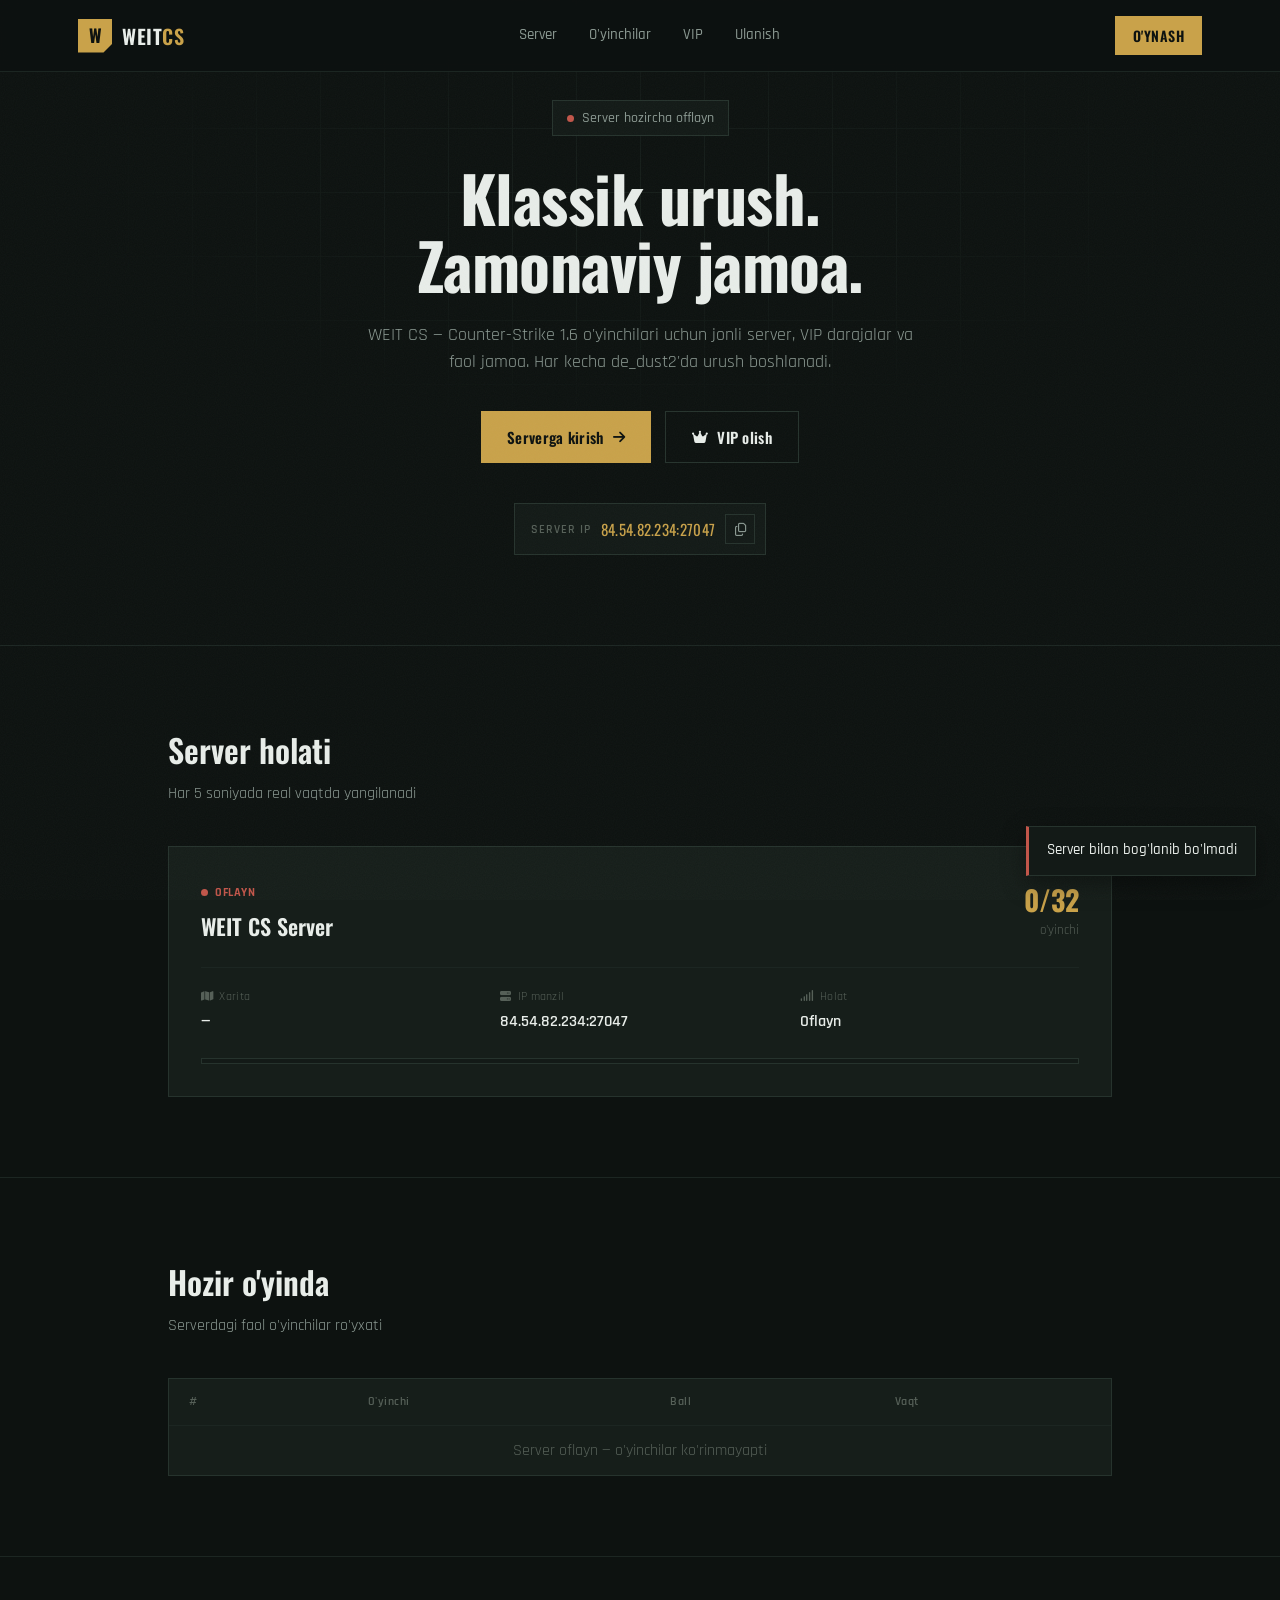
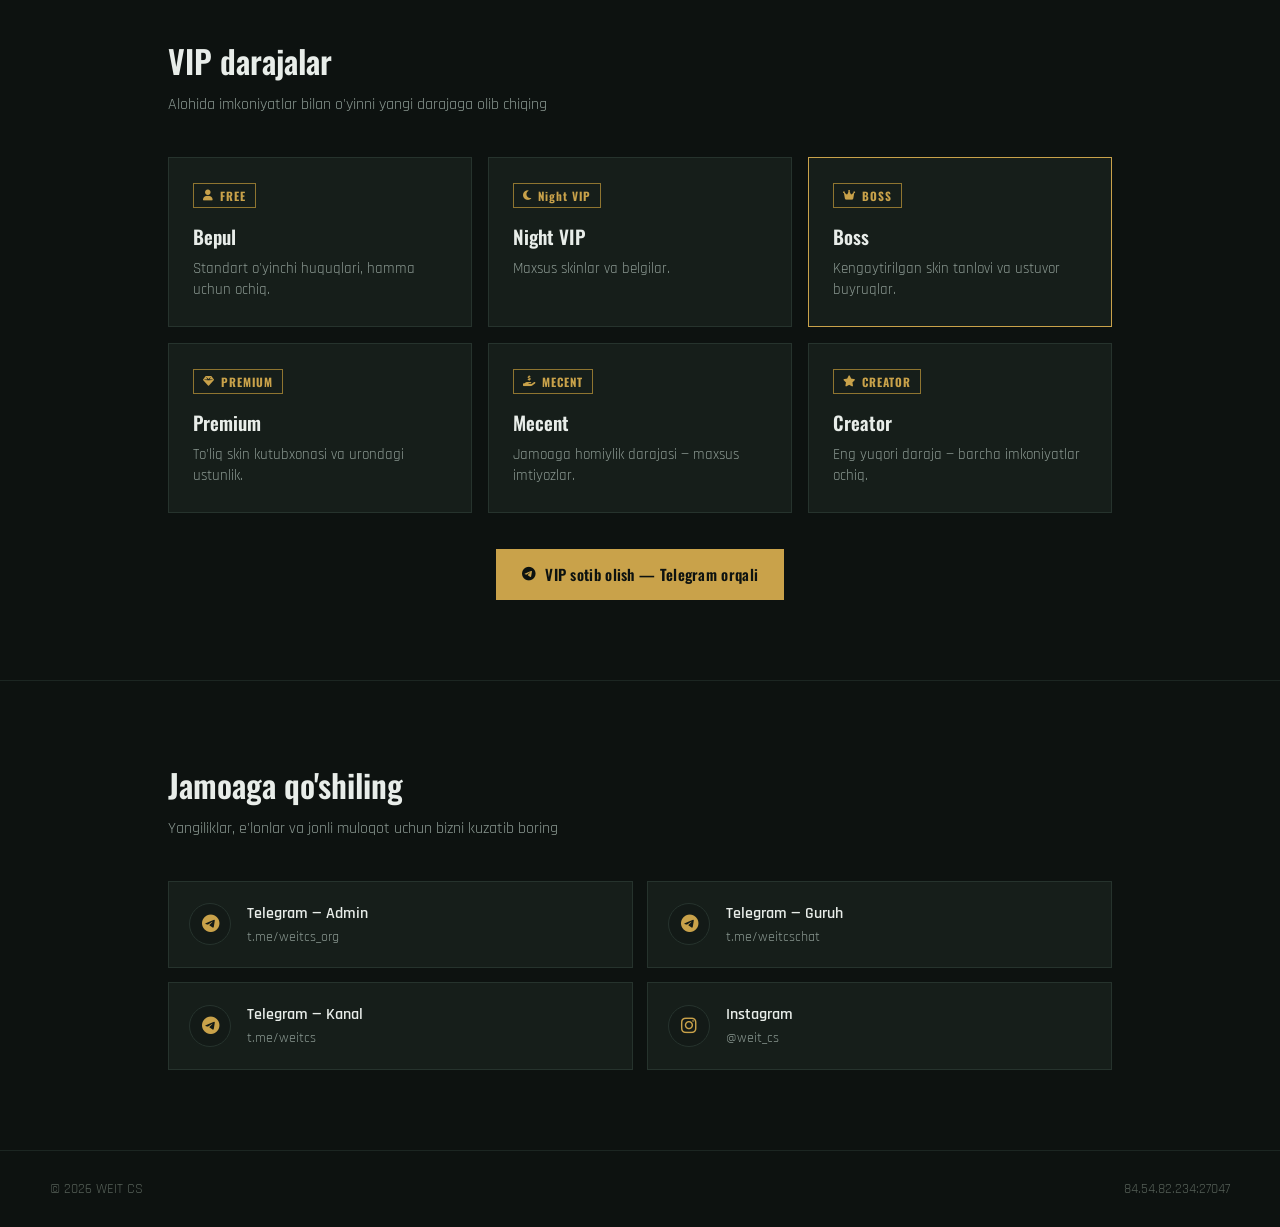
==== static/index.html @ 1c091e7b "Add files via upload" ====
<!doctype html>
<html lang="uz">
  <head>
    <meta charset="UTF-8" />
    <meta name="viewport" content="width=device-width, initial-scale=1.0" />
    <title>WEIT CS — Counter-Strike 1.6 jamoasi</title>
    <link rel="preconnect" href="https://fonts.googleapis.com" />
    <link rel="preconnect" href="https://fonts.gstatic.com" crossorigin />
    <link
      href="https://fonts.googleapis.com/css2?family=Oswald:wght@400;500;600;700&family=Rajdhani:wght@400;500;600;700&display=swap"
      rel="stylesheet"
    />
    <link
      rel="stylesheet"
      href="https://cdnjs.cloudflare.com/ajax/libs/font-awesome/6.5.2/css/all.min.css"
      integrity="sha512-SnH5WK+bZxgPHs44uWIX+LLJAJ9/2PkPKZ5QiAj6Ta86w+fsb2TkcmfRyVX3pBnMFcV7oQPJkl9QevSCWr3W6A=="
      crossorigin="anonymous"
      referrerpolicy="no-referrer"
    />
    <link rel="stylesheet" href="style.css" />
  </head>
  <body>
    <div class="noise-overlay"></div>

    <header class="site-header">
      <div class="header-inner">
        <div class="brand">
          <span class="brand-mark">W</span>
          <span class="brand-name">WEIT<span class="brand-cs">CS</span></span>
        </div>
        <nav class="main-nav" id="main-nav">
          <a href="#server">Server</a>
          <a href="#players">O'yinchilar</a>
          <a href="#vip">VIP</a>
          <a href="#connect">Ulanish</a>
        </nav>
        <div class="header-right">
          <a
            class="nav-cta"
            href="steam://connect/84.54.82.234:27047"
            id="nav-connect-btn"
            >O'YNASH</a
          >
          <button class="menu-toggle" id="menu-toggle" aria-label="Menyu">
            <i class="fa-solid fa-bars"></i>
          </button>
        </div>
      </div>
    </header>

    <main>
      <!-- HERO -->
      <section class="hero">
        <div class="hero-grid"></div>
        <div class="hero-inner">
          <div class="hero-status" id="hero-status">
            <span class="dot dot-loading"></span>
            <span id="hero-status-text">Serverga ulanmoqda...</span>
          </div>
          <h1 class="hero-title">
            Klassik urush.<br />
            Zamonaviy jamoa.
          </h1>
          <p class="hero-sub">
            WEIT CS — Counter-Strike 1.6 o'yinchilari uchun jonli server, VIP
            darajalar va faol jamoa. Har kecha de_dust2'da urush boshlanadi.
          </p>
          <div class="hero-actions">
            <a
              href="steam://connect/84.54.82.234:27047"
              class="btn btn-primary"
              id="hero-connect-btn"
            >
              <span>Serverga kirish</span>
              <i class="fa-solid fa-arrow-right"></i>
            </a>
            <a
              href="https://t.me/weitcs_org"
              target="_blank"
              class="btn btn-ghost"
            >
              <i class="fa-solid fa-crown"></i>
              <span>VIP olish</span>
            </a>
          </div>
          <div class="hero-ip">
            <span class="ip-label">SERVER IP</span>
            <code id="ip-code">84.54.82.234:27047</code>
            <button class="ip-copy" id="ip-copy-btn" title="Nusxalash">
              <i class="fa-regular fa-copy"></i>
            </button>
          </div>
        </div>
      </section>

      <!-- SERVER LIVE -->
      <section class="server-section" id="server">
        <div class="section-inner">
          <div class="section-head">
            <h2>Server holati</h2>
            <p>Har 5 soniyada real vaqtda yangilanadi</p>
          </div>

          <div class="server-card">
            <div class="server-card-top">
              <div class="server-name-block">
                <span class="live-badge" id="live-badge">
                  <i class="fa-solid fa-satellite-dish"></i> JONLI
                </span>
                <h3 id="server-name">WEIT CS Server</h3>
              </div>
              <div class="server-slots">
                <span class="slots-count"
                  ><span id="slots-current">0</span>/<span id="slots-max"
                    >32</span
                  ></span
                >
                <span class="slots-label">o'yinchi</span>
              </div>
            </div>

            <div class="server-meta">
              <div class="meta-item">
                <span class="meta-label"
                  ><i class="fa-solid fa-map"></i> Xarita</span
                >
                <span class="meta-value" id="server-map">—</span>
              </div>
              <div class="meta-item">
                <span class="meta-label"
                  ><i class="fa-solid fa-server"></i> IP manzil</span
                >
                <span class="meta-value">84.54.82.234:27047</span>
              </div>
              <div class="meta-item">
                <span class="meta-label"
                  ><i class="fa-solid fa-signal"></i> Holat</span
                >
                <span class="meta-value" id="server-online-text"
                  >Tekshirilmoqda...</span
                >
              </div>
            </div>

            <div class="slots-bar">
              <div
                class="slots-bar-fill"
                id="slots-bar-fill"
                style="width: 0%"
              ></div>
            </div>
          </div>
        </div>
      </section>

      <!-- PLAYERS -->
      <section class="players-section" id="players">
        <div class="section-inner">
          <div class="section-head">
            <h2>Hozir o'yinda</h2>
            <p>Serverdagi faol o'yinchilar ro'yxati</p>
          </div>

          <div class="players-table-wrap">
            <table class="players-table" id="players-table">
              <thead>
                <tr>
                  <th>#</th>
                  <th>O'yinchi</th>
                  <th>Ball</th>
                  <th>Vaqt</th>
                </tr>
              </thead>
              <tbody id="players-tbody">
                <tr class="players-empty-row">
                  <td colspan="4">Yuklanmoqda...</td>
                </tr>
              </tbody>
            </table>
          </div>
        </div>
      </section>

      <!-- VIP -->
      <section class="vip-section" id="vip">
        <div class="section-inner">
          <div class="section-head">
            <h2>VIP darajalar</h2>
            <p>
              Alohida imkoniyatlar bilan o'yinni yangi darajaga olib chiqing
            </p>
          </div>

          <div class="vip-grid">
            <div class="vip-card">
              <span class="vip-tier"><i class="fa-solid fa-user"></i> FREE</span>
              <h4>Bepul</h4>
              <p>Standart o'yinchi huquqlari, hamma uchun ochiq.</p>
            </div>
            <div class="vip-card">
              <span class="vip-tier"><i class="fa-solid fa-moon"></i> Night VIP</span>
              <h4>Night VIP</h4>
              <p>Maxsus skinlar va belgilar.</p>
            </div>
            <div class="vip-card featured">
              <span class="vip-tier"><i class="fa-solid fa-crown"></i> BOSS</span>
              <h4>Boss</h4>
              <p>Kengaytirilgan skin tanlovi va ustuvor buyruqlar.</p>
            </div>
            <div class="vip-card">
              <span class="vip-tier"><i class="fa-solid fa-gem"></i> PREMIUM</span>
              <h4>Premium</h4>
              <p>To'liq skin kutubxonasi va urondagi ustunlik.</p>
            </div>
            <div class="vip-card">
              <span class="vip-tier"><i class="fa-solid fa-hand-holding-dollar"></i> MECENT</span>
              <h4>Mecent</h4>
              <p>Jamoaga homiylik darajasi — maxsus imtiyozlar.</p>
            </div>
            <div class="vip-card">
              <span class="vip-tier"><i class="fa-solid fa-star"></i> CREATOR</span>
              <h4>Creator</h4>
              <p>Eng yuqori daraja — barcha imkoniyatlar ochiq.</p>
            </div>
          </div>

          <div class="vip-cta">
            <a
              href="https://t.me/weitcs_org"
              target="_blank"
              class="btn btn-primary"
            >
              <i class="fa-brands fa-telegram"></i>
              <span>VIP sotib olish — Telegram orqali</span>
            </a>
          </div>
        </div>
      </section>

      <!-- CONNECT / SOCIAL -->
      <section class="connect-section" id="connect">
        <div class="section-inner">
          <div class="section-head">
            <h2>Jamoaga qo'shiling</h2>
            <p>
              Yangiliklar, e'lonlar va jonli muloqot uchun bizni kuzatib boring
            </p>
          </div>

          <div class="social-grid">
            <a
              href="https://t.me/weitcs_org"
              target="_blank"
              class="social-card"
            >
              <div class="social-icon tg"><i class="fa-brands fa-telegram"></i></div>
              <div class="social-text">
                <span class="social-title">Telegram — Admin</span>
                <span class="social-sub">t.me/weitcs_org</span>
              </div>
            </a>
            <a
              href="https://t.me/weitcschat"
              target="_blank"
              class="social-card"
            >
              <div class="social-icon tg"><i class="fa-brands fa-telegram"></i></div>
              <div class="social-text">
                <span class="social-title">Telegram — Guruh</span>
                <span class="social-sub">t.me/weitcschat</span>
              </div>
            </a>
            <a href="https://t.me/weitcs" target="_blank" class="social-card">
              <div class="social-icon tg"><i class="fa-brands fa-telegram"></i></div>
              <div class="social-text">
                <span class="social-title">Telegram — Kanal</span>
                <span class="social-sub">t.me/weitcs</span>
              </div>
            </a>
            <a
              href="https://instagram.com/weit_cs"
              target="_blank"
              class="social-card"
            >
              <div class="social-icon ig"><i class="fa-brands fa-instagram"></i></div>
              <div class="social-text">
                <span class="social-title">Instagram</span>
                <span class="social-sub">@weit_cs</span>
              </div>
            </a>
          </div>
        </div>
      </section>
    </main>

    <footer class="site-footer">
      <div class="footer-inner">
        <span>&copy; <span id="year"></span> WEIT CS</span>
        <span class="footer-ip">84.54.82.234:27047</span>
      </div>
    </footer>

    <div class="toast-container" id="toast-container"></div>

    <script src="script.js"></script>
  </body>
</html>
---- static/style.css ----
:root {
  --bg: #0d1210;
  --bg-raised: #131a17;
  --bg-card: #161e1a;
  --line: #26332d;
  --line-soft: #1c2622;
  --text: #e8ede9;
  --text-dim: #8a9891;
  --text-faint: #566058;
  --accent: #c9a24a;
  --accent-soft: #8f7530;
  --live: #5fbf6e;
  --danger: #c2564a;
  --font-display: "Oswald", sans-serif;
  --font-body: "Rajdhani", sans-serif;
}

* {
  box-sizing: border-box;
  margin: 0;
  padding: 0;
}
html {
  scroll-behavior: smooth;
  overflow-x: hidden;
}
body {
  background: var(--bg);
  color: var(--text);
  font-family: var(--font-body);
  font-size: 17px;
  line-height: 1.5;
  overflow-x: hidden;
  max-width: 100vw;
}

.noise-overlay {
  position: fixed;
  inset: 0;
  pointer-events: none;
  z-index: 1;
  opacity: 0.035;
  background-image: url("data:image/svg+xml,%3Csvg xmlns='http://www.w3.org/2000/svg' width='120' height='120'%3E%3Cfilter id='n'%3E%3CfeTurbulence type='fractalNoise' baseFrequency='0.9' numOctaves='2' stitchTiles='stitch'/%3E%3C/filter%3E%3Crect width='100%25' height='100%25' filter='url(%23n)'/%3E%3C/svg%3E");
}

a {
  color: inherit;
  text-decoration: none;
}

/* ---------- HEADER (STIKY/FIXED VARIANTI) ---------- */
.site-header {
  /* position: relative; o'rniga ekranga qotirish uchun fixed yozdik */
  position: fixed; 
  top: 0;
  left: 0;
  width: 100%;
  
  /* Boshqa elementlardan tepada turishi uchun z-index qiymatini oshirdik */
  z-index: 9999; 
  
  background: rgba(13, 18, 16, 0.88);
  backdrop-filter: blur(10px);
  border-bottom: 1px solid var(--line-soft);
  
  /* Skrol bo'lganda effektlar silliq o'tishi uchun transition */
  transition: background-color 0.3s, border-color 0.3s, box-shadow 0.3s;
}

/* Sahifa pastga skrol qilinganda (JS ishlaganda) ishlaydigan qismi */
.site-header.scrolled {
  background: rgba(13, 18, 16, 0.95); /* Sal to'qroq fon (xohlasangiz) */
  border-bottom: 1px solid var(--line);
  box-shadow: 0 4px 16px rgba(0, 0, 0, 0.35);
}

.header-inner {
  position: relative;
  max-width: 1180px;
  margin: 0 auto;
  padding: 16px 28px;
  display: flex;
  align-items: center;
  justify-content: space-between;
  gap: 24px;
}
.brand {
  display: flex;
  align-items: center;
  gap: 10px;
}
.brand-mark {
  width: 34px;
  height: 34px;
  display: flex;
  align-items: center;
  justify-content: center;
  background: var(--accent);
  color: #0d1210;
  font-family: var(--font-display);
  font-weight: 700;
  font-size: 18px;
  clip-path: polygon(0 0, 100% 0, 100% 75%, 75% 100%, 0 100%);
}
.brand-name {
  font-family: var(--font-display);
  font-weight: 600;
  font-size: 20px;
  letter-spacing: 0.5px;
}
.brand-cs {
  color: var(--accent);
}
.main-nav {
  display: flex;
  gap: 32px;
}
.main-nav a {
  font-size: 15px;
  color: var(--text-dim);
  font-weight: 500;
  transition: color 0.15s;
}
.main-nav a:hover {
  color: var(--text);
}
.header-right {
  display: flex;
  align-items: center;
  gap: 14px;
}
.menu-toggle {
  display: none;
  background: transparent;
  border: 1px solid var(--line);
  color: var(--text);
  width: 38px;
  height: 38px;
  align-items: center;
  justify-content: center;
  font-size: 16px;
  cursor: pointer;
}
.nav-cta {
  background: var(--accent);
  color: #0d1210;
  font-family: var(--font-display);
  font-weight: 600;
  font-size: 14px;
  letter-spacing: 0.5px;
  padding: 9px 18px;
  transition: background 0.15s;
}
.nav-cta:hover {
  background: #ddb85f;
}

/* ---------- HERO ---------- */
.hero {
  position: relative;
  padding: 100px 28px 90px;
  border-bottom: 1px solid var(--line-soft);
  overflow: hidden;
}
.hero-grid {
  position: absolute;
  inset: 0;
  background-image:
    linear-gradient(var(--line-soft) 1px, transparent 1px),
    linear-gradient(90deg, var(--line-soft) 1px, transparent 1px);
  background-size: 64px 64px;
  mask-image: radial-gradient(
    ellipse 60% 50% at 50% 30%,
    black 10%,
    transparent 75%
  );
  opacity: 0.6;
}
.hero-inner {
  position: relative;
  max-width: 760px;
  margin: 0 auto;
  text-align: center;
}
.hero-status {
  display: inline-flex;
  align-items: center;
  gap: 8px;
  background: var(--bg-raised);
  border: 1px solid var(--line);
  padding: 7px 14px;
  font-size: 13.5px;
  color: var(--text-dim);
  margin-bottom: 28px;
  font-weight: 500;
}
.dot {
  width: 7px;
  height: 7px;
  border-radius: 50%;
  background: var(--text-faint);
}
.dot-loading {
  animation: pulse 1.2s infinite ease-in-out;
}
.dot-online {
  background: var(--live);
}
.dot-offline {
  background: var(--danger);
}
@keyframes pulse {
  0%,
  100% {
    opacity: 0.3;
  }
  50% {
    opacity: 1;
  }
}

.hero-title {
  font-family: var(--font-display);
  font-weight: 700;
  font-size: clamp(38px, 6vw, 64px);
  line-height: 1.05;
  letter-spacing: -0.5px;
  margin-bottom: 22px;
}
.hero-sub {
  color: var(--text-dim);
  font-size: 18px;
  max-width: 560px;
  margin: 0 auto 36px;
}
.hero-actions {
  display: flex;
  gap: 14px;
  justify-content: center;
  margin-bottom: 40px;
  flex-wrap: wrap;
}
.btn {
  display: inline-flex;
  align-items: center;
  gap: 9px;
  font-family: var(--font-display);
  font-weight: 600;
  font-size: 15px;
  letter-spacing: 0.3px;
  padding: 14px 26px;
  transition:
    transform 0.15s,
    background 0.15s,
    border-color 0.15s;
}
.btn i {
  font-size: 14px;
}
.btn-primary {
  background: var(--accent);
  color: #0d1210;
}
.btn-primary:hover {
  background: #ddb85f;
  transform: translateY(-1px);
}
.btn-ghost {
  border: 1px solid var(--line);
  color: var(--text);
}
.btn-ghost:hover {
  border-color: var(--accent);
  color: var(--accent);
}

.hero-ip {
  display: inline-flex;
  align-items: center;
  gap: 10px;
  background: var(--bg-raised);
  border: 1px solid var(--line);
  padding: 10px 10px 10px 16px;
  font-size: 14px;
}
.ip-label {
  color: var(--text-faint);
  font-size: 11.5px;
  letter-spacing: 1px;
  font-weight: 600;
}
.hero-ip code {
  font-family: var(--font-display);
  color: var(--accent);
  font-size: 15px;
  letter-spacing: 0.3px;
}
.ip-copy {
  background: transparent;
  border: 1px solid var(--line);
  color: var(--text-dim);
  width: 30px;
  height: 30px;
  display: flex;
  align-items: center;
  justify-content: center;
  cursor: pointer;
  font-size: 13px;
  transition:
    border-color 0.15s,
    color 0.15s;
}
.ip-copy:hover {
  border-color: var(--accent);
  color: var(--accent);
}

/* ---------- SECTIONS shared ---------- */
.section-inner {
  max-width: 1000px;
  margin: 0 auto;
  padding: 80px 28px;
}
.section-head {
  margin-bottom: 40px;
}
.section-head h2 {
  font-family: var(--font-display);
  font-weight: 600;
  font-size: 32px;
  margin-bottom: 8px;
}
.section-head p {
  color: var(--text-dim);
  font-size: 16px;
}

/* ---------- SERVER CARD ---------- */
.server-section {
  border-bottom: 1px solid var(--line-soft);
}
.server-card {
  background: var(--bg-card);
  border: 1px solid var(--line);
  padding: 32px;
}
.server-card-top {
  display: flex;
  justify-content: space-between;
  align-items: flex-start;
  flex-wrap: wrap;
  gap: 16px;
  margin-bottom: 24px;
}
.live-badge {
  display: inline-flex;
  align-items: center;
  gap: 7px;
  font-size: 12px;
  font-weight: 700;
  letter-spacing: 0.5px;
  color: var(--live);
  margin-bottom: 8px;
}
.live-badge.offline {
  color: var(--danger);
}
.live-badge i {
  font-size: 12px;
  animation: pulse 1.4s infinite ease-in-out;
}
.live-badge.offline i {
  animation: none;
}
.live-dot {
  width: 7px;
  height: 7px;
  border-radius: 50%;
  background: var(--live);
  animation: pulse 1.4s infinite ease-in-out;
}
.live-badge.offline .live-dot {
  background: var(--danger);
  animation: none;
}
.server-name-block h3 {
  font-family: var(--font-display);
  font-size: 22px;
  font-weight: 600;
}
.server-slots {
  text-align: right;
}
.slots-count {
  font-family: var(--font-display);
  font-size: 28px;
  font-weight: 700;
  color: var(--accent);
}
.slots-label {
  display: block;
  font-size: 12.5px;
  color: var(--text-faint);
}

.server-meta {
  display: grid;
  grid-template-columns: repeat(3, 1fr);
  gap: 20px;
  margin-bottom: 24px;
  padding-top: 20px;
  border-top: 1px solid var(--line-soft);
}
.meta-item {
  display: flex;
  flex-direction: column;
  gap: 4px;
}
.meta-label {
  font-size: 12px;
  color: var(--text-faint);
  letter-spacing: 0.3px;
  display: flex;
  align-items: center;
  gap: 6px;
}
.meta-label i {
  font-size: 11px;
}
.meta-value {
  font-size: 16px;
  font-weight: 600;
}

.slots-bar {
  height: 6px;
  background: var(--bg-raised);
  border: 1px solid var(--line);
  overflow: hidden;
}
.slots-bar-fill {
  height: 100%;
  background: linear-gradient(90deg, var(--accent-soft), var(--accent));
  transition: width 0.6s ease;
}

/* ---------- PLAYERS TABLE ---------- */
.players-section {
  border-bottom: 1px solid var(--line-soft);
}
.players-table-wrap {
  background: var(--bg-card);
  border: 1px solid var(--line);
  overflow: hidden;
}
.players-table {
  width: 100%;
  border-collapse: collapse;
}
.players-table thead th {
  text-align: left;
  font-size: 12px;
  letter-spacing: 0.5px;
  color: var(--text-faint);
  font-weight: 600;
  padding: 14px 20px;
  border-bottom: 1px solid var(--line-soft);
}
.players-table tbody td {
  padding: 13px 20px;
  font-size: 15.5px;
  border-bottom: 1px solid var(--line-soft);
}
.players-table tbody tr:last-child td {
  border-bottom: none;
}
.players-table tbody tr:hover {
  background: var(--bg-raised);
}
.players-empty-row td {
  color: var(--text-faint);
  text-align: center;
  padding: 32px;
}
.player-rank {
  color: var(--text-faint);
  font-family: var(--font-display);
  font-weight: 600;
}
.player-name {
  font-weight: 600;
}
.player-score {
  color: var(--accent);
  font-weight: 700;
  font-family: var(--font-display);
}
.player-time {
  color: var(--text-dim);
}

/* ---------- VIP ---------- */
.vip-section {
  border-bottom: 1px solid var(--line-soft);
}
.vip-grid {
  display: grid;
  grid-template-columns: repeat(3, 1fr);
  gap: 16px;
  margin-bottom: 36px;
}
.vip-card {
  background: var(--bg-card);
  border: 1px solid var(--line);
  padding: 24px;
  transition:
    border-color 0.15s,
    transform 0.15s;
}
.vip-card:hover {
  border-color: var(--accent-soft);
  transform: translateY(-2px);
}
.vip-card.featured {
  border-color: var(--accent);
  position: relative;
}
.vip-tier {
  display: inline-flex;
  align-items: center;
  gap: 6px;
  font-family: var(--font-display);
  font-size: 11.5px;
  font-weight: 700;
  letter-spacing: 1px;
  color: var(--accent);
  border: 1px solid var(--accent-soft);
  padding: 3px 9px;
  margin-bottom: 14px;
}
.vip-tier i {
  font-size: 11px;
}
.vip-card h4 {
  font-family: var(--font-display);
  font-size: 19px;
  font-weight: 600;
  margin-bottom: 8px;
}
.vip-card p {
  color: var(--text-dim);
  font-size: 14.5px;
}
.vip-cta {
  text-align: center;
}

/* ---------- SOCIAL ---------- */
.social-grid {
  display: grid;
  grid-template-columns: repeat(2, 1fr);
  gap: 14px;
}
.social-card {
  display: flex;
  align-items: center;
  gap: 16px;
  background: var(--bg-card);
  border: 1px solid var(--line);
  padding: 20px;
  transition:
    border-color 0.15s,
    transform 0.15s;
}
.social-card:hover {
  border-color: var(--accent-soft);
  transform: translateY(-2px);
}
.social-icon {
  width: 42px;
  height: 42px;
  flex-shrink: 0;
  border-radius: 50%;
  background: var(--bg-raised);
  border: 1px solid var(--line);
  display: flex;
  align-items: center;
  justify-content: center;
  position: relative;
  font-size: 18px;
  color: var(--accent);
}
.social-text {
  display: flex;
  flex-direction: column;
  gap: 2px;
}
.social-title {
  font-weight: 600;
  font-size: 15.5px;
}
.social-sub {
  color: var(--text-dim);
  font-size: 13.5px;
}

/* ---------- FOOTER ---------- */
.site-footer {
  border-top: 1px solid var(--line-soft);
  padding: 28px;
}
.footer-inner {
  max-width: 1180px;
  margin: 0 auto;
  display: flex;
  justify-content: space-between;
  color: var(--text-faint);
  font-size: 13.5px;
}

/* ---------- TOASTS ---------- */
.toast-container {
  position: fixed;
  bottom: 24px;
  right: 24px;
  z-index: 200;
  display: flex;
  flex-direction: column;
  gap: 10px;
  align-items: flex-end;
}
.toast {
  background: var(--bg-raised);
  border: 1px solid var(--line);
  border-left: 3px solid var(--accent);
  color: var(--text);
  padding: 13px 18px;
  font-size: 14.5px;
  font-weight: 500;
  min-width: 220px;
  max-width: 320px;
  transform: translateX(120%);
  opacity: 0;
  animation: toast-in 0.35s cubic-bezier(0.2, 0.9, 0.3, 1) forwards;
  box-shadow: 0 8px 24px rgba(0, 0, 0, 0.35);
}
.toast.toast-out {
  animation: toast-out 0.3s ease forwards;
}
.toast.error {
  border-left-color: var(--danger);
}
@keyframes toast-in {
  to {
    transform: translateX(0);
    opacity: 1;
  }
}
@keyframes toast-out {
  to {
    transform: translateX(120%);
    opacity: 0;
  }
}

/* ---------- RESPONSIVE ---------- */
@media (max-width: 820px) {
  .main-nav {
    position: absolute;
    top: 100%;
    left: 0;
    right: 0;
    flex-direction: column;
    gap: 0;
    background: var(--bg-raised);
    border-bottom: 1px solid var(--line-soft);
    max-height: 0;
    overflow: hidden;
    transition: max-height 0.25s ease;
  }
  .main-nav.open {
    max-height: 260px;
  }
  .main-nav a {
    padding: 14px 28px;
    border-bottom: 1px solid var(--line-soft);
  }
  .menu-toggle {
    display: flex;
  }
  .server-meta {
    grid-template-columns: 1fr;
  }
  .vip-grid {
    grid-template-columns: repeat(2, 1fr);
  }
  .social-grid {
    grid-template-columns: 1fr;
  }
}
@media (max-width: 520px) {
  .vip-grid {
    grid-template-columns: 1fr;
  }
  .header-inner {
    padding: 14px 18px;
  }
  .section-inner {
    padding: 56px 18px;
  }
  .hero {
    padding: 70px 18px 60px;
  }
  .server-card-top {
    flex-direction: column;
  }
  .server-slots {
    text-align: left;
  }
}

@media (prefers-reduced-motion: reduce) {
  * {
    animation-duration: 0.01ms !important;
    animation-iteration-count: 1 !important;
    transition-duration: 0.01ms !important;
  }
}
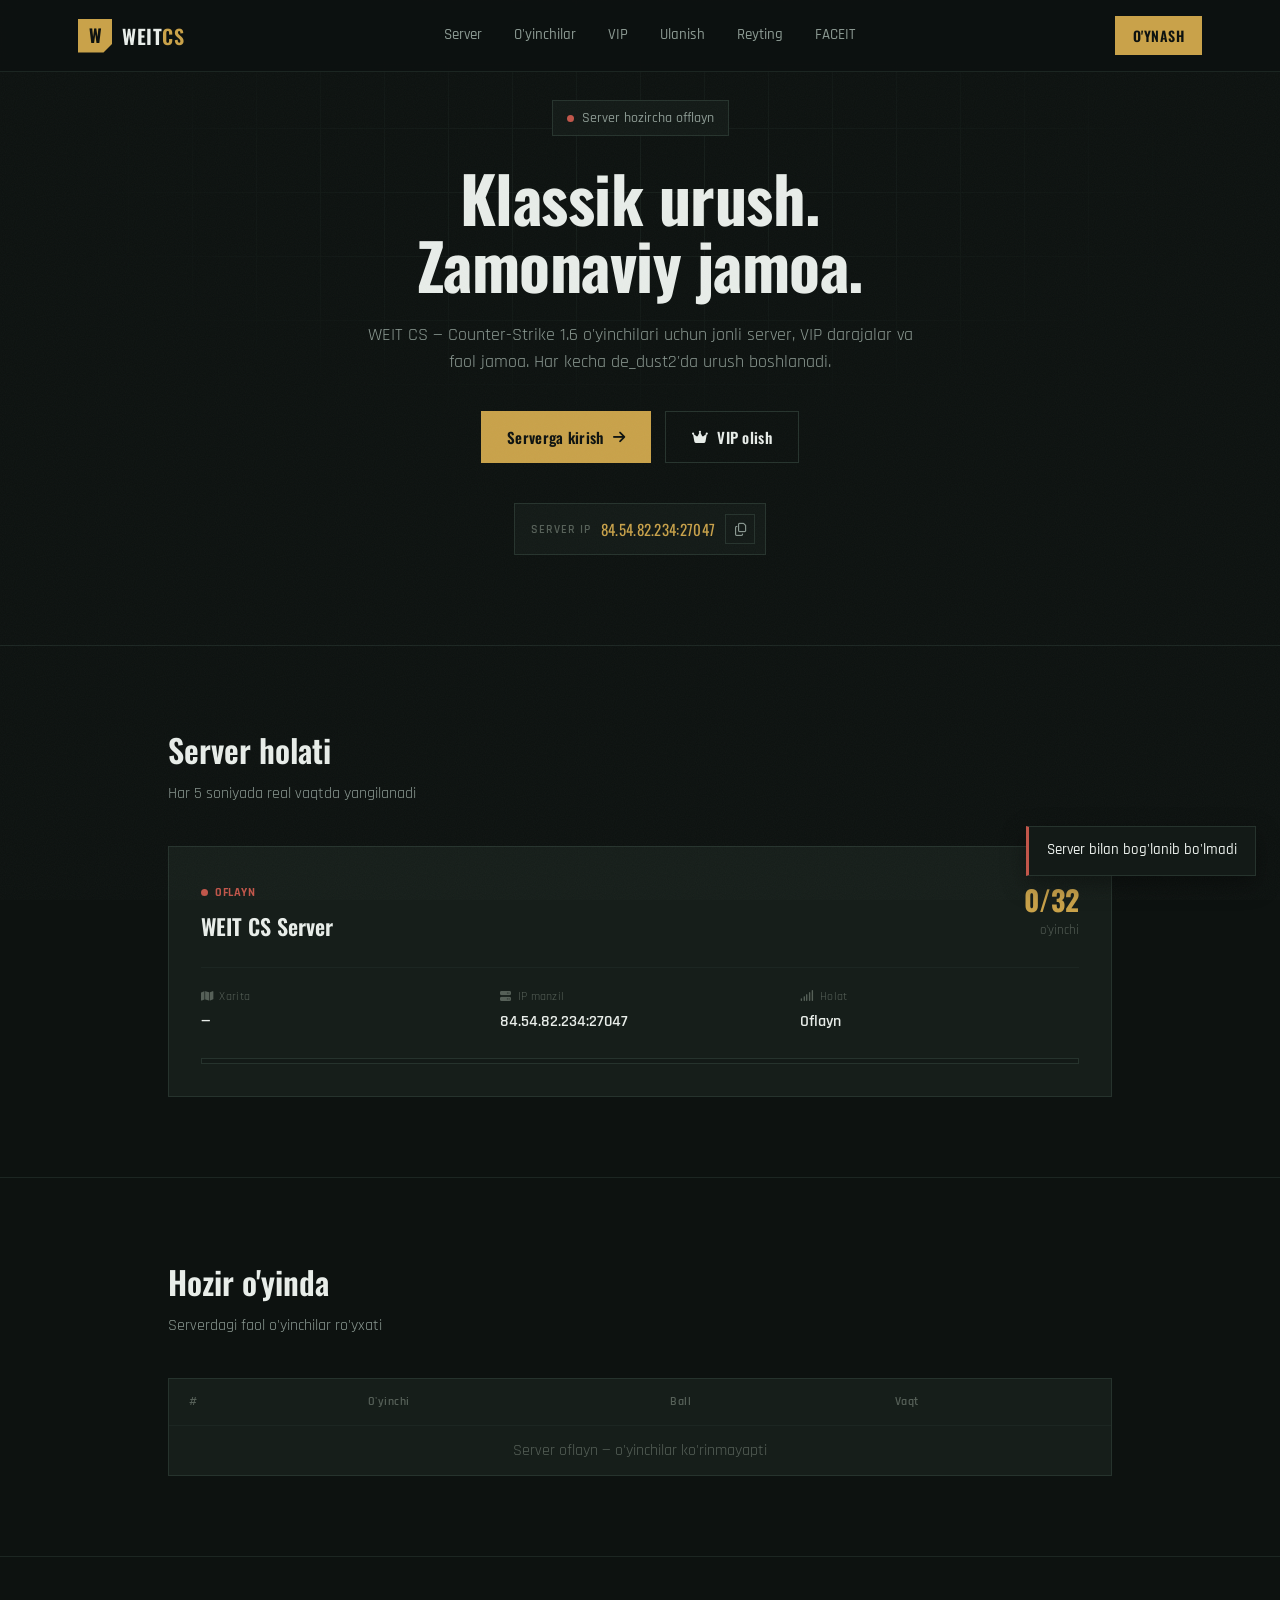
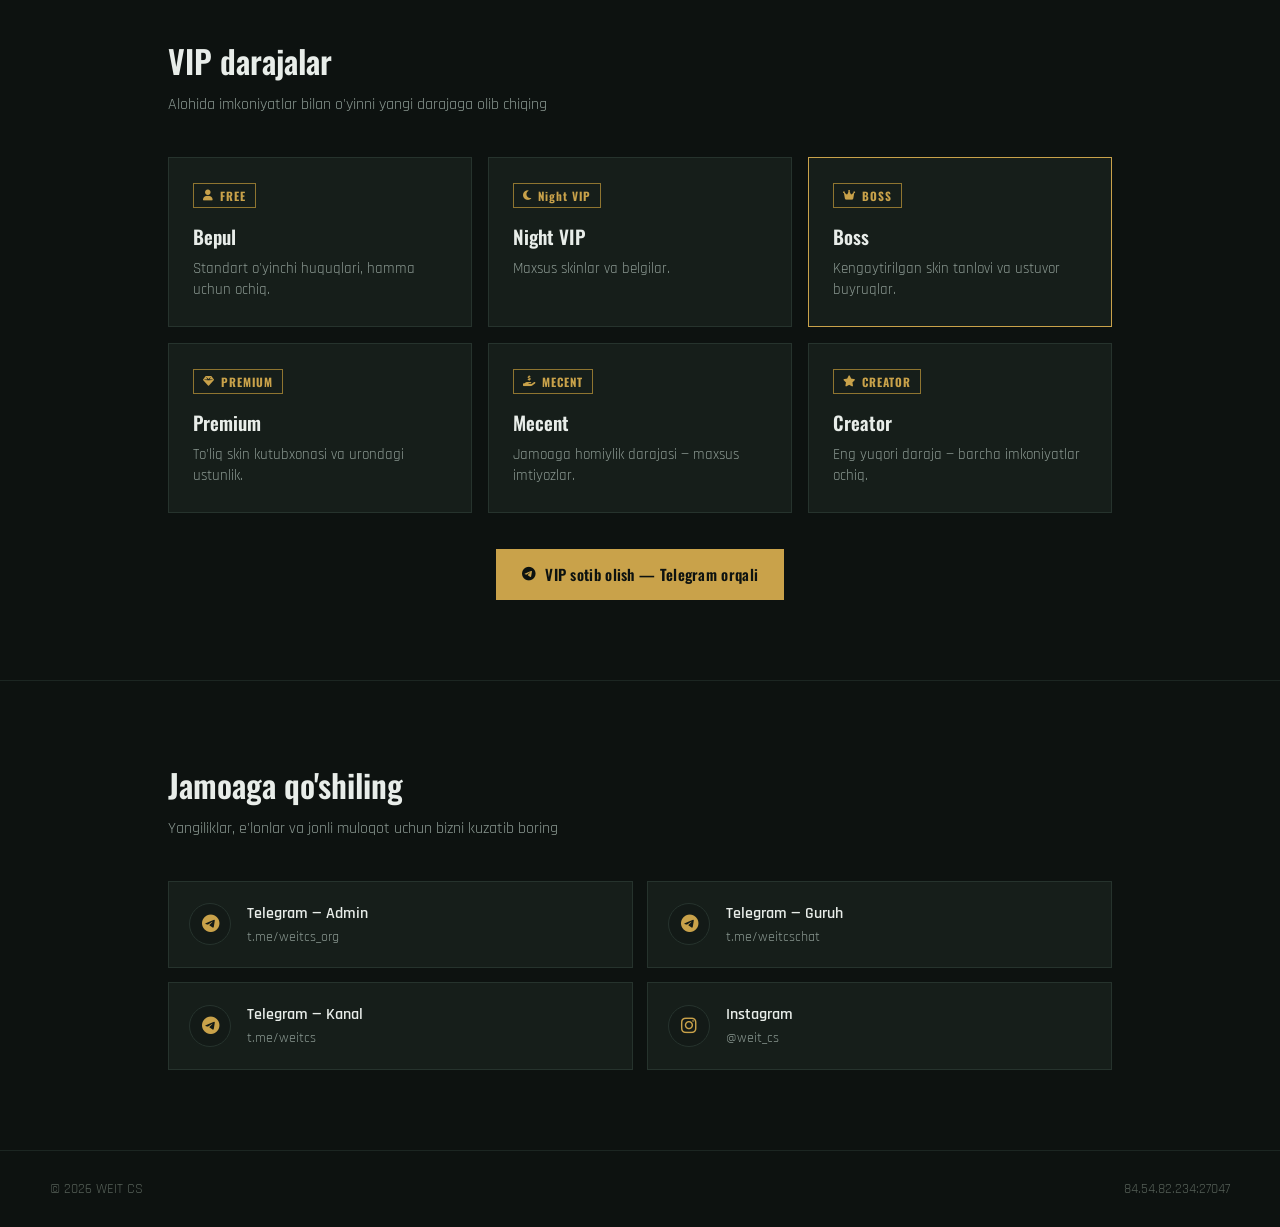
==== commit 76187837: "Add files via upload" ====
--- a/static/index.html
+++ b/static/index.html
@@ -33,6 +33,8 @@
           <a href="#players">O'yinchilar</a>
           <a href="#vip">VIP</a>
           <a href="#connect">Ulanish</a>
+          <a href="/leaderboard">Reyting</a>
+          <a href="/register">FACEIT</a>
         </nav>
         <div class="header-right">
           <a
